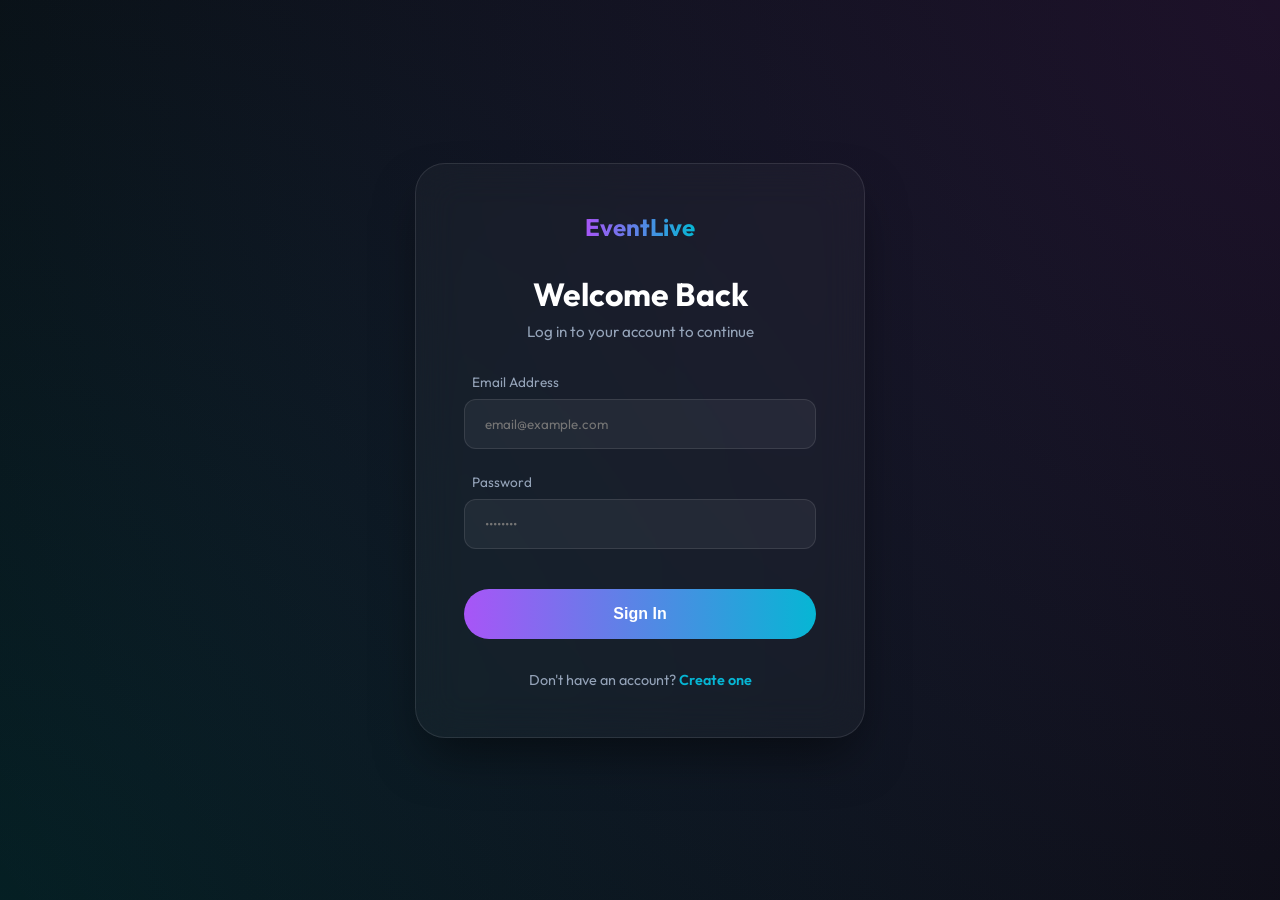
==== public/index.html @ 8e7e7bdc "first commit" ====
<!DOCTYPE html>
<html lang="en">

<head>
    <meta charset="UTF-8">
    <meta name="viewport" content="width=device-width, initial-scale=1.0">
    <title>EventLive | Discover & Book Trending Events</title>
    <!-- Google Fonts -->
    <link href="https://fonts.googleapis.com/css2?family=Outfit:wght@300;400;600;700&display=swap" rel="stylesheet">
    <!-- Custom CSS -->
    <link rel="stylesheet" href="css/style.css">
</head>

<body>

    <nav>
        <a href="index.html" style="text-decoration: none;">
            <div class="logo">EventLive</div>
        </a>

        <div class="user-profile" id="profile-container">
            <a href="dashboard.html" class="my-tickets-link">My Tickets</a>
            <div class="profile-trigger" id="profile-trigger">
                <span id="user-display-name">User</span>
                <div class="avatar">
                    <img id="avatar-img" src="https://ui-avatars.com/api/?name=User&background=A855F7&color=fff"
                        alt="Avatar">
                </div>
                <svg width="12" height="12" viewBox="0 0 12 12" fill="none" class="dropdown-arrow">
                    <path d="M2.5 4.5L6 8L9.5 4.5" stroke="currentColor" stroke-width="1.5" stroke-linecap="round"
                        stroke-linejoin="round" />
                </svg>
            </div>
            <div class="profile-dropdown" id="profile-dropdown">
                <div class="dropdown-header">
                    <p class="dropdown-user-name" id="dropdown-user-name">User Name</p>
                    <p class="dropdown-user-email">Premium Member</p>
                </div>
                <div class="dropdown-divider"></div>
                <a href="#" class="dropdown-item">
                    <svg width="16" height="16" viewBox="0 0 24 24" fill="none" stroke="currentColor" stroke-width="2"
                        stroke-linecap="round" stroke-linejoin="round">
                        <path d="M20 21v-2a4 4 0 0 0-4-4H8a4 4 0 0 0-4 4v2"></path>
                        <circle cx="12" cy="7" r="4"></circle>
                    </svg>
                    My Profile
                </a>
                <a href="create-event.html" class="dropdown-item">
                    <svg width="16" height="16" viewBox="0 0 24 24" fill="none" stroke="currentColor" stroke-width="2"
                        stroke-linecap="round" stroke-linejoin="round">
                        <path d="M12 5v14M5 12h14"></path>
                    </svg>
                    Create Event
                </a>
                <a href="#" class="dropdown-item">
                    <svg width="16" height="16" viewBox="0 0 24 24" fill="none" stroke="currentColor" stroke-width="2"
                        stroke-linecap="round" stroke-linejoin="round">
                        <circle cx="12" cy="12" r="10"></circle>
                        <path d="M9.09 9a3 3 0 0 1 5.83 1c0 2-3 3-3 3"></path>
                        <line x1="12" y1="17" x2="12.01" y2="17"></line>
                    </svg>
                    Help Center
                </a>
                <a href="#" class="dropdown-item">
                    <svg width="16" height="16" viewBox="0 0 24 24" fill="none" stroke="currentColor" stroke-width="2"
                        stroke-linecap="round" stroke-linejoin="round">
                        <circle cx="12" cy="12" r="3"></circle>
                        <path
                            d="M19.4 15a1.65 1.65 0 0 0 .33 1.82l.06.06a2 2 0 0 1 0 2.83 2 2 0 0 1-2.83 0l-.06-.06a1.65 1.65 0 0 0-1.82-.33 1.65 1.65 0 0 0-1 1.51V21a2 2 0 0 1-2 2 2 2 0 0 1-2-2v-.09A1.65 1.65 0 0 0 9 19.4a1.65 1.65 0 0 0-1.82.33l-.06.06a2 2 0 0 1-2.83 0 2 2 0 0 1 0-2.83l.06-.06a1.65 1.65 0 0 0 .33-1.82 1.65 1.65 0 0 0-1.51-1H3a2 2 0 0 1-2-2 2 2 0 0 1 2-2h.09A1.65 1.65 0 0 0 4.6 9a1.65 1.65 0 0 0-.33-1.82l-.06-.06a2 2 0 0 1 0-2.83 2 2 0 0 1 2.83 0l.06.06a1.65 1.65 0 0 0 1.82.33H9a1.65 1.65 0 0 0 1-1.51V3a2 2 0 0 1 2-2 2 2 0 0 1 2 2v.09a1.65 1.65 0 0 0 1 1.51 1.65 1.65 0 0 0 1.82-.33l.06-.06a2 2 0 0 1 2.83 0 2 2 0 0 1 0 2.83l-.06.06a1.65 1.65 0 0 0-.33 1.82V9a1.65 1.65 0 0 0 1.51 1H21a2 2 0 0 1 2 2 2 2 0 0 1-2 2h-.09a1.65 1.65 0 0 0-1.51 1z">
                        </path>
                    </svg>
                    Settings
                </a>
                <div class="dropdown-divider"></div>
                <a href="#" class="dropdown-item logout-item" id="logout-btn">
                    <svg width="16" height="16" viewBox="0 0 24 24" fill="none" stroke="currentColor" stroke-width="2"
                        stroke-linecap="round" stroke-linejoin="round">
                        <path d="M9 21H5a2 2 0 0 1-2-2V5a2 2 0 0 1 2-2h4"></path>
                        <polyline points="16 17 21 12 16 7"></polyline>
                        <line x1="21" y1="12" x2="9" y2="12"></line>
                    </svg>
                    Log Out
                </a>
                <a href="#" class="dropdown-item delete-item" id="delete-account-btn">
                    <svg width="16" height="16" viewBox="0 0 24 24" fill="none" stroke="currentColor" stroke-width="2"
                        stroke-linecap="round" stroke-linejoin="round">
                        <path d="M3 6h18"></path>
                        <path d="M19 6v14a2 2 0 0 1-2 2H7a2 2 0 0 1-2-2V6m3 0V4a2 2 0 0 1 2-2h4a2 2 0 0 1 2 2v2"></path>
                        <line x1="10" y1="11" x2="10" y2="17"></line>
                        <line x1="14" y1="11" x2="14" y2="17"></line>
                    </svg>
                    Delete Account
                </a>
            </div>
        </div>
    </nav>


    <header class="hero">
        <h1 class="fade-in">Experiences that <br><span style="color: var(--secondary)">Define You.</span></h1>
        <p class="fade-in" style="animation-delay: 0.2s;">Discover, host, and manage world-class events with EventLive.
            The ultimate platform for the modern event journey.</p>
        <div class="fade-in" style="animation-delay: 0.4s;">
            <a href="#explore" class="cta-btn primary-btn" style="text-decoration: none; display: inline-block;">Explore
                Events</a>
            <button class="cta-btn" id="how-it-works-btn"
                style="background: transparent; border: 1px solid var(--glass-border); color: white; margin-left: 1rem;">How
                it Works</button>
        </div>
    </header>

    <!-- Instructions Modal -->
    <div class="modal-overlay" id="instructions-modal">
        <div class="modal-content" style="max-width: 600px;">
            <div class="modal-header">
                <h3>How EventLive Works</h3>
                <button class="close-modal" id="close-instructions">&times;</button>
            </div>
            <div class="instructions-steps">
                <div class="instruction-item" style="display: flex; gap: 1.5rem; margin-bottom: 2rem;">
                    <div class="step-num"
                        style="background: var(--primary); width: 40px; height: 40px; border-radius: 50%; display: flex; align-items: center; justify-content: center; flex-shrink: 0; font-weight: 700;">
                        1</div>
                    <div>
                        <h4 style="margin-bottom: 0.5rem; color: var(--secondary);">Find your Event</h4>
                        <p style="color: var(--text-muted); font-size: 0.9rem;">Browse our curated list of trending
                            events. Once you find something you love, click the <strong>"Get Tickets"</strong> button on
                            the event card.</p>
                    </div>
                </div>
                <div class="instruction-item" style="display: flex; gap: 1.5rem; margin-bottom: 2rem;">
                    <div class="step-num"
                        style="background: var(--primary); width: 40px; height: 40px; border-radius: 50%; display: flex; align-items: center; justify-content: center; flex-shrink: 0; font-weight: 700;">
                        2</div>
                    <div>
                        <h4 style="margin-bottom: 0.5rem; color: var(--secondary);">Select Quantity</h4>
                        <p style="color: var(--text-muted); font-size: 0.9rem;">Choose how many tickets you need. Our
                            system automatically calculates student discounts and platform fees in real-time.</p>
                    </div>
                </div>
                <div class="instruction-item" style="display: flex; gap: 1.5rem; margin-bottom: 2rem;">
                    <div class="step-num"
                        style="background: var(--primary); width: 40px; height: 40px; border-radius: 50%; display: flex; align-items: center; justify-content: center; flex-shrink: 0; font-weight: 700;">
                        3</div>
                    <div>
                        <h4 style="margin-bottom: 0.5rem; color: var(--secondary);">Secure Payment</h4>
                        <p style="color: var(--text-muted); font-size: 0.9rem;">Proceed to our encrypted checkout. We
                            support <strong>UPI (PhonePe/GPay)</strong>, <strong>Credit/Debit Cards</strong>, and
                            <strong>Net Banking</strong>.
                        </p>
                    </div>
                </div>
                <div class="instruction-item" style="display: flex; gap: 1.5rem;">
                    <div class="step-num"
                        style="background: var(--primary); width: 40px; height: 40px; border-radius: 50%; display: flex; align-items: center; justify-content: center; flex-shrink: 0; font-weight: 700;">
                        4</div>
                    <div>
                        <h4 style="margin-bottom: 0.5rem; color: var(--secondary);">Instant Confirmation</h4>
                        <p style="color: var(--text-muted); font-size: 0.9rem;">After payment, your e-ticket is
                            generated instantly. You can view it anytime in the <strong>"My Tickets"</strong> section of
                            your dashboard.</p>
                    </div>
                </div>
            </div>
            <div class="modal-footer" style="text-align: center; margin-top: 2rem;">
                <button class="cta-btn primary-btn" id="close-instructions-cta" style="width: 100%;">Got it, Let's
                    go!</button>
            </div>
        </div>
    </div>

    <main class="events-section" id="explore">
        <div style="text-align: center; margin-bottom: 4rem;">
            <h2 class="section-title" style="margin-bottom: 1rem; font-size: 3rem;">Discover Extraordinary Events</h2>
            <p style="color: var(--text-muted); font-size: 1.1rem;">Find and book tickets for the best events happening
                around you.</p>
        </div>
        <div class="events-grid">
            <!-- Events rendered dynamically by app.js -->
        </div>
    </main>

    <footer style="padding: 4rem 10%; background: #000; text-align: center; border-top: 1px solid var(--glass-border);">
        <a href="index.html" style="text-decoration: none;">
            <div class="logo" style="margin-bottom: 2rem;">EventLive</div>
        </a>
        <p style="color: var(--text-muted); font-size: 0.9rem;">© 2026 EventLive Inc. All rights reserved. Crafted for
            the future of events.</p>
    </footer>

    <!-- Ticket Booking Modal -->
    <div class="modal-overlay" id="booking-modal">
        <div class="modal-content">
            <div class="modal-header">
                <h3 id="modal-event-name">Event Name</h3>
                <button class="close-modal" id="close-modal">&times;</button>
            </div>

            <div class="ticket-selector">
                <div class="ticket-type">
                    <h4>Student Selection</h4>
                    <p id="modal-ticket-price-info">₹0.00 - 1995 available</p>
                </div>
                <div class="quantity-control">
                    <input type="number" class="qty-input" id="ticket-qty" value="0" min="0">
                </div>
            </div>

            <div class="modal-footer">
                <div class="total-price" id="total-price-display">Total: ₹0.00</div>
                <button class="checkout-btn" id="checkout-btn">Checkout</button>
            </div>
        </div>
    </div>

    <script src="js/app.js"></script>
</body>

</html>
---- public/css/style.css ----
html {
    scroll-behavior: smooth;
}

:root {
    --bg-color: #050505;
    --card-bg: rgba(255, 255, 255, 0.05);
    --glass-border: rgba(255, 255, 255, 0.1);
    --primary: #A855F7;
    --secondary: #06B6D4;
    --text-main: #FFFFFF;
    --text-muted: #94A3B8;
    --font-family: 'Outfit', sans-serif;
}

* {
    margin: 0;
    padding: 0;
    box-sizing: border-box;
}

body {
    background-color: var(--bg-color);
    color: var(--text-main);
    font-family: var(--font-family);
    overflow-x: hidden;
}

/* Glassmorphism Navigation */
nav {
    position: fixed;
    top: 0;
    width: 100%;
    padding: 1.5rem 5%;
    display: flex;
    justify-content: space-between;
    align-items: center;
    background: rgba(5, 5, 5, 0.7);
    backdrop-filter: blur(12px);
    z-index: 1000;
    border-bottom: 1px solid var(--glass-border);
}

.logo {
    font-size: 1.5rem;
    font-weight: 700;
    background: linear-gradient(to right, var(--primary), var(--secondary));
    -webkit-background-clip: text;
    background-clip: text;
    -webkit-text-fill-color: transparent;
    cursor: pointer;
    transition: transform 0.3s ease, opacity 0.3s ease;
    display: inline-block;
}

.logo:hover {
    transform: scale(1.05);
    opacity: 0.9;
}

.nav-links {
    display: flex;
    gap: 2rem;
}

.nav-links a {
    text-decoration: none;
    color: var(--text-muted);
    font-size: 0.9rem;
    transition: color 0.3s ease;
}

.nav-links a:hover {
    color: var(--text-main);
}

/* Hero Section */
.hero {
    height: 100vh;
    display: flex;
    flex-direction: column;
    justify-content: center;
    align-items: center;
    text-align: center;
    background: linear-gradient(rgba(0, 0, 0, 0.6), rgba(0, 0, 0, 0.6)), url('../images/hero_bg.png');
    background-size: cover;
    background-position: center;
    padding: 0 10%;
}

.hero h1 {
    font-size: 4rem;
    margin-bottom: 1.5rem;
    letter-spacing: -1px;
}

.hero p {
    font-size: 1.2rem;
    color: var(--text-muted);
    max-width: 600px;
    margin-bottom: 2.5rem;
}

.cta-btn {
    padding: 1rem 2.5rem;
    font-size: 1rem;
    font-weight: 600;
    border-radius: 50px;
    border: none;
    cursor: pointer;
    transition: transform 0.3s ease, box-shadow 0.3s ease;
}

.primary-btn {
    background: linear-gradient(to right, var(--primary), var(--secondary));
    color: white;
}

.primary-btn:hover {
    transform: translateY(-3px);
    box-shadow: 0 10px 20px rgba(168, 85, 247, 0.4);
}

/* Events Grid */
.events-section {
    padding: 5rem 10%;
}

.section-title {
    font-size: 2rem;
    margin-bottom: 3rem;
}

.events-grid {
    display: grid;
    grid-template-columns: repeat(auto-fill, minmax(300px, 1fr));
    gap: 2rem;
}

.event-card {
    background: var(--card-bg);
    border: 1px solid var(--glass-border);
    border-radius: 20px;
    overflow: hidden;
    transition: transform 0.3s ease;
    display: flex;
    flex-direction: column;
}

.event-card:hover {
    transform: translateY(-10px);
}

.event-img {
    width: 100%;
    height: 200px;
    object-fit: cover;
}

.logo-img {
    object-fit: contain !important;
    background: white;
}

.event-info {
    padding: 1.5rem;
    display: flex;
    flex-direction: column;
    flex: 1;
}

.event-category {
    font-size: 0.75rem;
    text-transform: uppercase;
    color: var(--secondary);
    margin-bottom: 0.5rem;
    display: block;
}

.event-title {
    font-size: 1.25rem;
    margin-bottom: 1rem;
}

.event-details {
    display: flex;
    justify-content: space-between;
    align-items: center;
    font-size: 0.9rem;
    color: var(--text-muted);
}

.price {
    color: var(--text-main);
    font-weight: 600;
}

/* Animations */
@keyframes fadeIn {
    from {
        opacity: 0;
        transform: translateY(20px);
    }

    to {
        opacity: 1;
        transform: translateY(0);
    }
}

.fade-in {
    animation: fadeIn 1s ease forwards;
}

/* Auth Page Styles */
.auth-container {
    height: 100vh;
    display: flex;
    justify-content: center;
    align-items: center;
    background: radial-gradient(circle at top right, rgba(168, 85, 247, 0.15), transparent),
        radial-gradient(circle at bottom left, rgba(6, 182, 212, 0.15), transparent),
        var(--bg-color);
}

.auth-card {
    background: rgba(255, 255, 255, 0.03);
    backdrop-filter: blur(20px);
    border: 1px solid var(--glass-border);
    padding: 3rem;
    border-radius: 30px;
    width: 100%;
    max-width: 450px;
    text-align: center;
    box-shadow: 0 25px 50px -12px rgba(0, 0, 0, 0.5);
}

.auth-card h2 {
    font-size: 2rem;
    margin-bottom: 0.5rem;
}

.auth-card p {
    color: var(--text-muted);
    margin-bottom: 2rem;
    font-size: 0.95rem;
}

.form-group {
    text-align: left;
    margin-bottom: 1.5rem;
}

.form-group label {
    display: block;
    font-size: 0.85rem;
    color: var(--text-muted);
    margin-bottom: 0.5rem;
    margin-left: 0.5rem;
}

.form-group input {
    width: 100%;
    background: rgba(255, 255, 255, 0.05);
    border: 1px solid var(--glass-border);
    padding: 1rem 1.25rem;
    border-radius: 12px;
    color: white;
    font-family: inherit;
    transition: all 0.3s ease;
}

.form-group input:focus {
    outline: none;
    border-color: var(--primary);
    background: rgba(255, 255, 255, 0.08);
    box-shadow: 0 0 15px rgba(168, 85, 247, 0.2);
}

.auth-submit {
    width: 100%;
    margin-top: 1rem;
    padding: 1rem;
    font-size: 1rem;
}

.auth-footer {
    margin-top: 2rem;
    font-size: 0.9rem;
    color: var(--text-muted);
}

.auth-footer a {
    color: var(--secondary);
    text-decoration: none;
    font-weight: 600;
}

/* User Profile & Dropdown */
.user-profile {
    position: relative;
    display: flex;
    align-items: center;
    gap: 1.5rem;
}

.my-tickets-link {
    text-decoration: none;
    color: var(--text-muted);
    font-size: 0.9rem;
    transition: color 0.3s ease;
}

.my-tickets-link:hover {
    color: var(--text-main);
}

.profile-trigger {
    display: flex;
    align-items: center;
    gap: 0.75rem;
    cursor: pointer;
    padding: 0.5rem 0.75rem;
    border-radius: 50px;
    background: rgba(255, 255, 255, 0.03);
    border: 1px solid transparent;
    transition: all 0.3s ease;
    user-select: none;
}

.profile-trigger:hover,
.profile-trigger.active {
    background: rgba(255, 255, 255, 0.08);
    border-color: var(--glass-border);
}

.profile-trigger #user-display-name {
    font-size: 0.9rem;
    font-weight: 600;
    color: var(--text-main);
}

.avatar {
    width: 32px;
    height: 32px;
    border-radius: 50%;
    overflow: hidden;
    border: 2px solid var(--primary);
    background: var(--primary);
}

.avatar img {
    width: 100%;
    height: 100%;
    object-fit: cover;
}

.dropdown-arrow {
    color: var(--text-muted);
    transition: transform 0.3s ease;
}

.profile-trigger.active .dropdown-arrow {
    transform: rotate(180deg);
}

.profile-dropdown {
    position: absolute;
    top: calc(100% + 1rem);
    right: 0;
    width: 240px;
    background: rgba(15, 15, 15, 0.95);
    backdrop-filter: blur(20px);
    border: 1px solid var(--glass-border);
    border-radius: 18px;
    padding: 0.75rem;
    box-shadow: 0 20px 40px rgba(0, 0, 0, 0.4);
    opacity: 0;
    visibility: hidden;
    transform: translateY(10px);
    transition: all 0.3s cubic-bezier(0.68, -0.55, 0.265, 1.55);
    z-index: 1001;
}

.profile-dropdown.active {
    opacity: 1;
    visibility: visible;
    transform: translateY(0);
}

.dropdown-header {
    padding: 0.75rem;
}

.dropdown-user-name {
    font-weight: 700;
    font-size: 1rem;
    color: var(--text-main);
}

.dropdown-user-email {
    font-size: 0.75rem;
    color: var(--secondary);
    text-transform: uppercase;
    letter-spacing: 0.5px;
    margin-top: 2px;
}

.dropdown-divider {
    height: 1px;
    background: var(--glass-border);
    margin: 0.5rem 0;
}

.dropdown-item {
    display: flex;
    align-items: center;
    gap: 0.75rem;
    padding: 0.75rem;
    border-radius: 12px;
    color: var(--text-muted);
    text-decoration: none;
    font-size: 0.9rem;
    transition: all 0.2s ease;
}

.dropdown-item:hover {
    background: rgba(255, 255, 255, 0.05);
    color: var(--text-main);
}

.dropdown-item svg {
    opacity: 0.7;
}

.logout-item,
.delete-item {
    color: #ef4444;
}

.logout-item:hover,
.delete-item:hover {
    background: rgba(239, 68, 68, 0.1);
    color: #f87171;
}

/* Ticket Button Styling */
.ticket-btn {
    display: block;
    width: 100%;
    margin-top: 1.5rem;
    padding: 0.8rem;
    background: rgba(6, 182, 212, 0.1);
    border: 1px solid var(--secondary);
    border-radius: 12px;
    color: var(--secondary);
    font-weight: 600;
    text-align: center;
    text-decoration: none;
    transition: all 0.3s ease;
    cursor: pointer;
    box-shadow: 0 0 15px rgba(6, 182, 212, 0.2);
    margin-top: auto;
}

.ticket-btn:hover {
    background: var(--secondary);
    color: white;
    box-shadow: 0 0 25px rgba(6, 182, 212, 0.5);
    transform: scale(1.02);
}

/* Modal Styling */
.modal-overlay {
    position: fixed;
    top: 0;
    left: 0;
    width: 100%;
    height: 100%;
    background: rgba(0, 0, 0, 0.8);
    backdrop-filter: blur(8px);
    display: none;
    justify-content: center;
    align-items: center;
    z-index: 2000;
}

.modal-content {
    background: #0f172a;
    border: 1px solid var(--glass-border);
    border-radius: 20px;
    width: 90%;
    max-width: 500px;
    padding: 2rem;
    position: relative;
    box-shadow: 0 25px 50px -12px rgba(0, 0, 0, 0.5);
}

.modal-header {
    display: flex;
    justify-content: space-between;
    align-items: center;
    margin-bottom: 2rem;
}

.close-modal {
    background: transparent;
    border: none;
    color: var(--text-muted);
    font-size: 1.5rem;
    cursor: pointer;
}

.ticket-selector {
    display: flex;
    justify-content: space-between;
    align-items: center;
    padding: 1.5rem;
    background: rgba(255, 255, 255, 0.03);
    border-radius: 12px;
    border: 1px solid var(--glass-border);
}

.ticket-type h4 {
    font-size: 1.1rem;
    margin-bottom: 0.25rem;
}

.ticket-type p {
    font-size: 0.85rem;
    color: var(--text-muted);
}

.quantity-control {
    display: flex;
    align-items: center;
    gap: 1rem;
}

.qty-input {
    width: 50px;
    background: #1e293b;
    border: 1px solid var(--glass-border);
    color: white;
    padding: 0.5rem;
    border-radius: 8px;
    text-align: center;
    outline: none;
}

.modal-footer {
    margin-top: 2rem;
    text-align: right;
}

.total-price {
    font-size: 1.25rem;
    font-weight: 700;
    color: var(--secondary);
    margin-bottom: 1rem;
}

.checkout-btn {
    width: 100%;
    background: var(--secondary);
    color: white;
    padding: 1rem;
    border: none;
    border-radius: 12px;
    font-weight: 600;
    cursor: pointer;
    box-shadow: 0 0 15px rgba(6, 182, 212, 0.3);
}
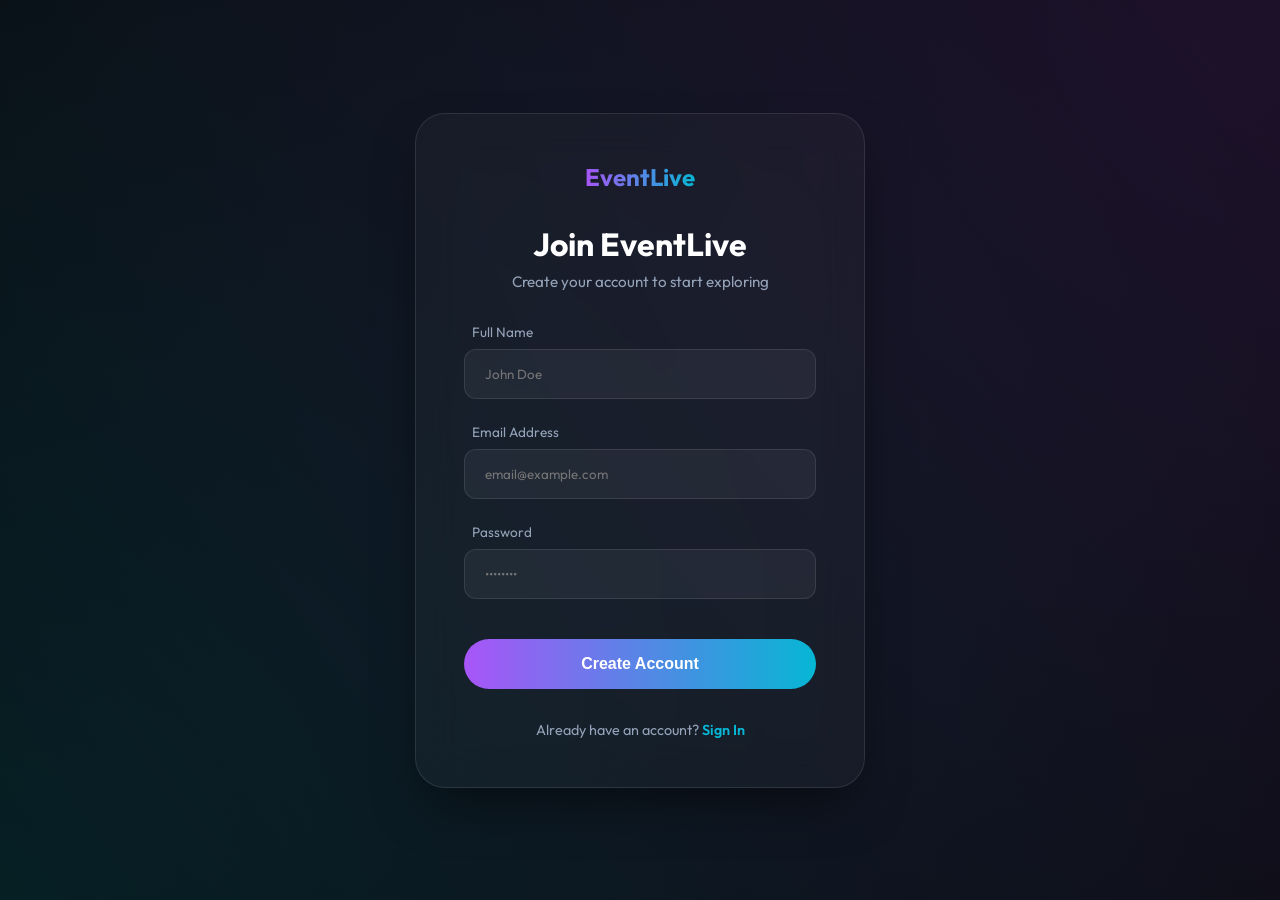
==== commit b0e58b78: "updated UI / fixed bug / added feature" ====
--- a/public/index.html
+++ b/public/index.html
@@ -208,7 +208,11 @@
 
             <div class="modal-footer">
                 <div class="total-price" id="total-price-display">Total: ₹0.00</div>
-                <button class="checkout-btn" id="checkout-btn">Checkout</button>
+                <div style="display: flex; gap: 1rem;">
+                    <button class="cta-btn" id="cancel-btn"
+                        style="background: transparent; border: 1px solid var(--glass-border); color: white; padding: 0.5rem 1rem;">Cancel</button>
+                    <button class="checkout-btn" id="checkout-btn">Checkout</button>
+                </div>
             </div>
         </div>
     </div>
